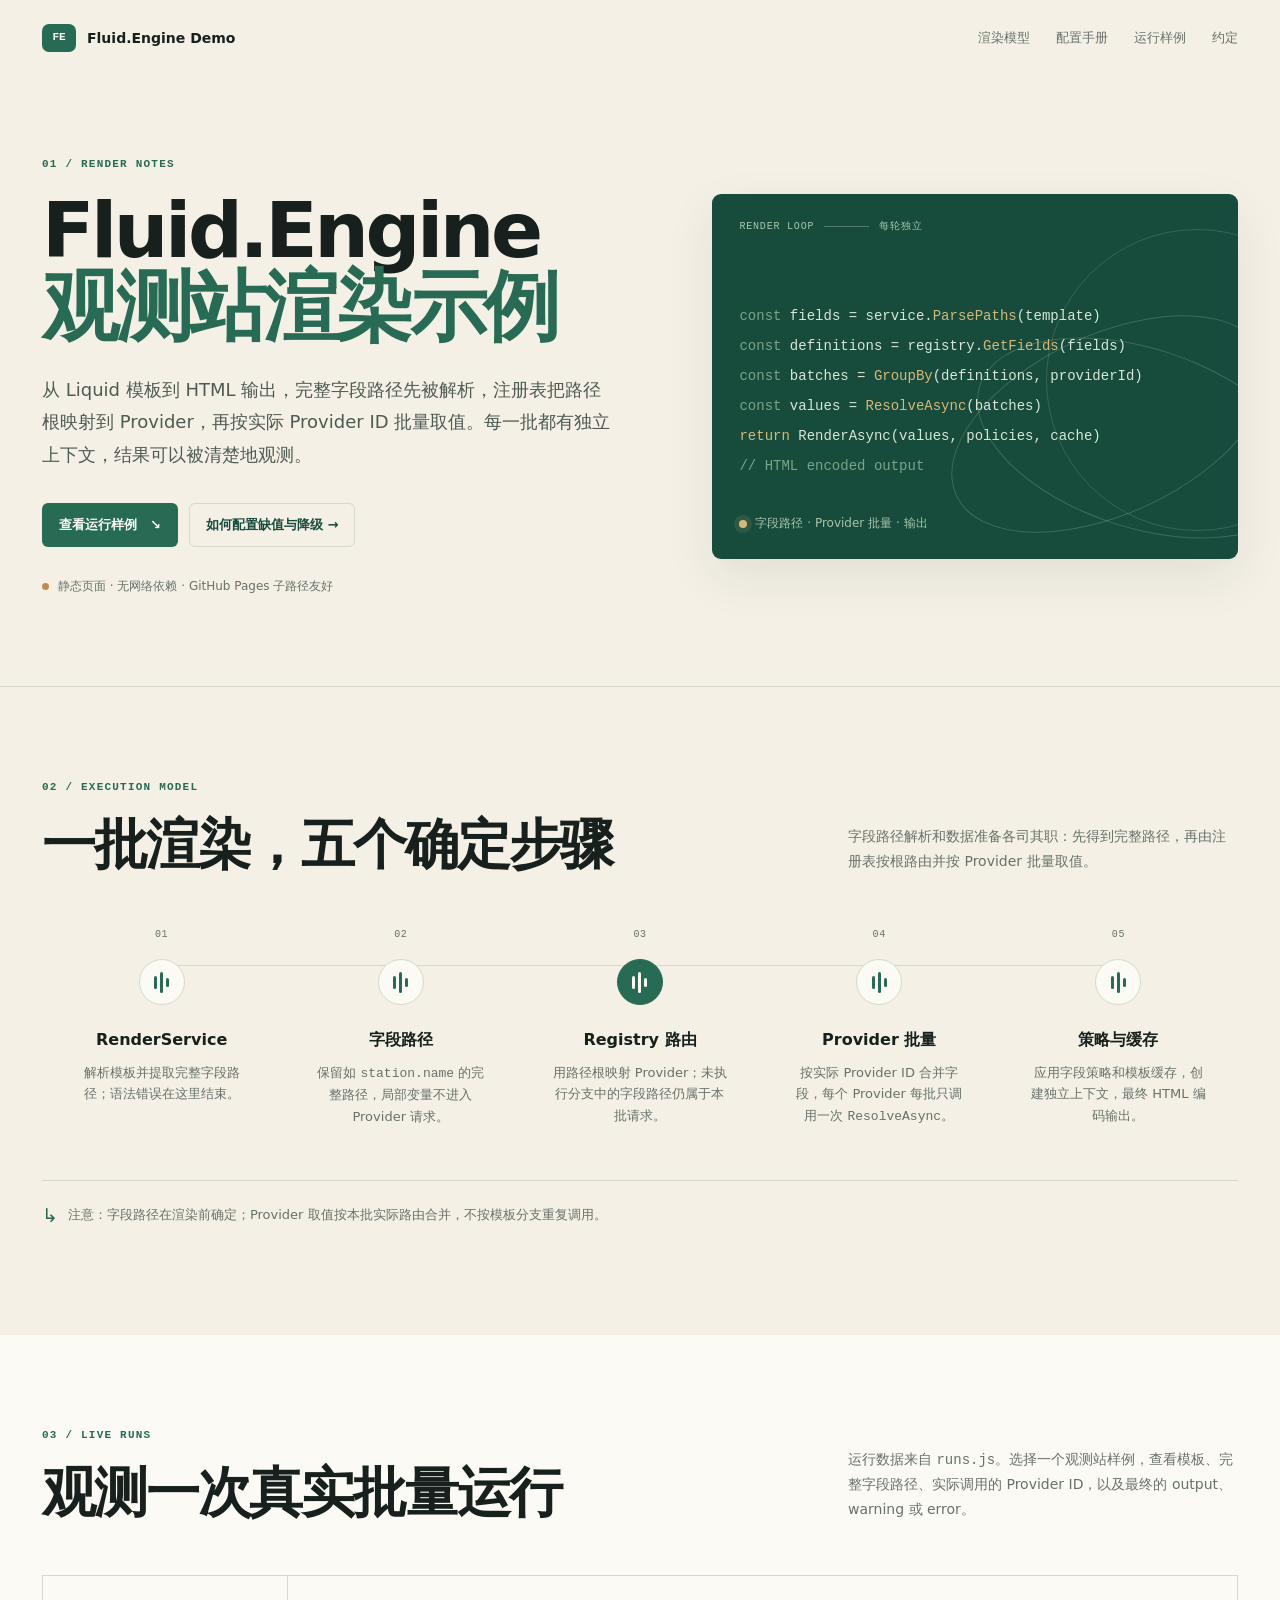
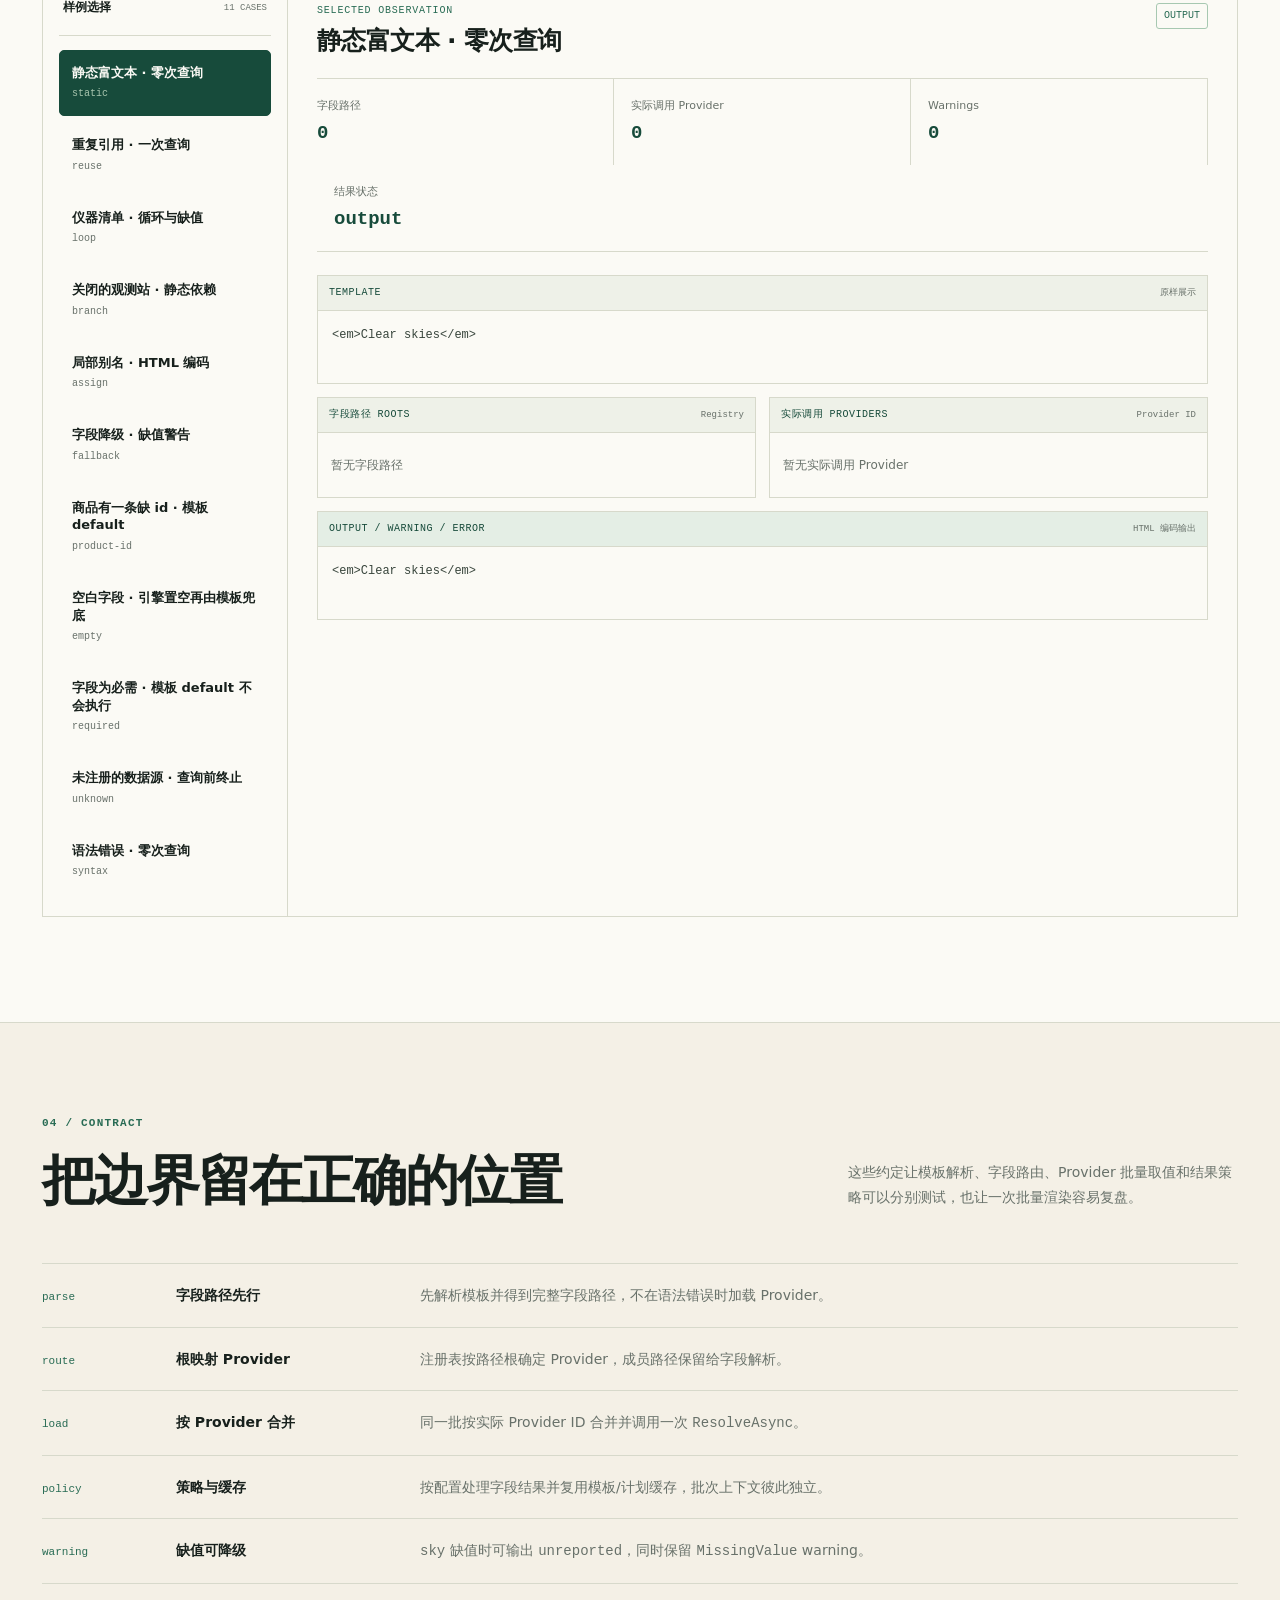
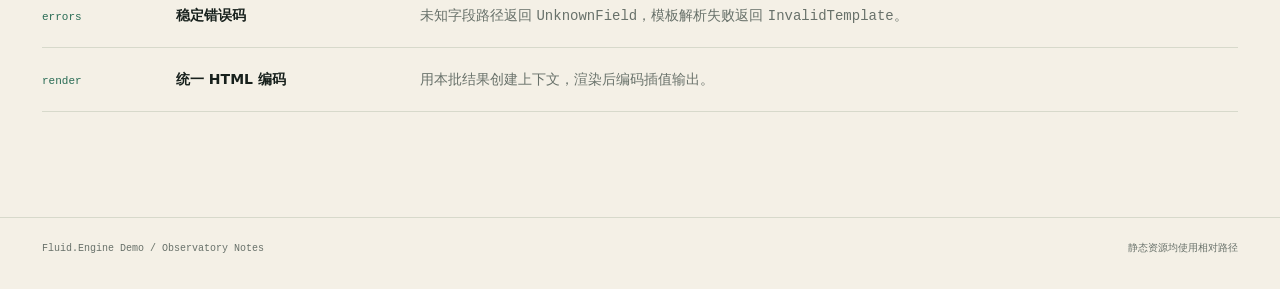
==== docs/index.html @ ac07e525 "Publish standalone Fluid rendering engine and executable examples" ====
<!doctype html>
<html lang="zh-CN">
<head>
  <meta charset="utf-8">
  <meta name="viewport" content="width=device-width, initial-scale=1">
  <meta name="description" content="Fluid.Engine 字段路径、Provider 路由与批量渲染示例">
  <title>Fluid.Engine Demo | 观测站渲染示例</title>
  <link rel="stylesheet" href="./site.css">
</head>
<body>
  <div class="site-shell">
    <header class="topbar">
      <a class="brand" href="#top" aria-label="Fluid.Engine Demo 首页">
        <span class="brand-mark" aria-hidden="true">FE</span>
        <span>Fluid.Engine Demo</span>
      </a>
      <nav class="topnav" aria-label="页面导航">
        <a href="#model">渲染模型</a>
        <a href="./options.html">配置手册</a>
        <a href="#runs">运行样例</a>
        <a href="#contract">约定</a>
      </nav>
    </header>

    <main id="top">
      <section class="hero" aria-labelledby="hero-title">
        <div class="hero-copy">
          <p class="section-index">01 / RENDER NOTES</p>
          <h1 id="hero-title">Fluid.Engine<br><em>观测站渲染示例</em></h1>
          <p class="hero-lede">从 Liquid 模板到 HTML 输出，完整字段路径先被解析，注册表把路径根映射到 Provider，再按实际 Provider ID 批量取值。每一批都有独立上下文，结果可以被清楚地观测。</p>
          <div class="hero-actions">
            <a class="button button-primary" href="#runs">查看运行样例 <span aria-hidden="true">↘</span></a>
            <a class="button button-quiet" href="./options.html">如何配置缺值与降级 →</a>
          </div>
          <p class="hero-meta"><span class="live-mark" aria-hidden="true"></span>静态页面 · 无网络依赖 · GitHub Pages 子路径友好</p>
        </div>
        <div class="hero-panel" aria-label="渲染回路摘要">
          <div class="hero-panel-top">
            <span>RENDER LOOP</span>
            <span class="panel-rule"></span>
            <span>每轮独立</span>
          </div>
          <div class="hero-code" aria-hidden="true">
            <span class="code-muted">const</span> fields = service.<span class="code-green">ParsePaths</span>(template)<br>
            <span class="code-muted">const</span> definitions = registry.<span class="code-green">GetFields</span>(fields)<br>
            <span class="code-muted">const</span> batches = <span class="code-green">GroupBy</span>(definitions, providerId)<br>
            <span class="code-muted">const</span> values = <span class="code-green">ResolveAsync</span>(batches)<br>
            <span class="code-green">return</span> RenderAsync(values, policies, cache)<br>
            <span class="code-muted">// HTML encoded output</span>
          </div>
          <div class="orbit-line orbit-line-one"></div>
          <div class="orbit-line orbit-line-two"></div>
          <div class="hero-signal"><span class="signal-dot"></span><span>字段路径 · Provider 批量 · 输出</span></div>
        </div>
      </section>

      <section class="section flow-section" id="model" aria-labelledby="model-title">
        <div class="section-heading split-heading">
          <div>
            <p class="section-index">02 / EXECUTION MODEL</p>
            <h2 id="model-title">一批渲染，五个确定步骤</h2>
          </div>
          <p>字段路径解析和数据准备各司其职：先得到完整路径，再由注册表按根路由并按 Provider 批量取值。</p>
        </div>
        <ol class="flow-diagram">
          <li class="flow-step">
            <span class="step-number">01</span>
            <div class="step-glyph glyph-parse" aria-hidden="true"><span></span><span></span><span></span></div>
            <h3>RenderService</h3>
            <p>解析模板并提取完整字段路径；语法错误在这里结束。</p>
          </li>
          <li class="flow-step">
            <span class="step-number">02</span>
            <div class="step-glyph glyph-ast" aria-hidden="true"><span></span><span></span><span></span></div>
            <h3>字段路径</h3>
            <p>保留如 <code>station.name</code> 的完整路径，局部变量不进入 Provider 请求。</p>
          </li>
          <li class="flow-step flow-step-emphasis">
            <span class="step-number">03</span>
            <div class="step-glyph glyph-registry" aria-hidden="true"><span></span><span></span><span></span></div>
            <h3>Registry 路由</h3>
            <p>用路径根映射 Provider；未执行分支中的字段路径仍属于本批请求。</p>
          </li>
          <li class="flow-step">
            <span class="step-number">04</span>
            <div class="step-glyph glyph-context" aria-hidden="true"><span></span><span></span><span></span></div>
            <h3>Provider 批量</h3>
            <p>按实际 Provider ID 合并字段，每个 Provider 每批只调用一次 <code>ResolveAsync</code>。</p>
          </li>
          <li class="flow-step">
            <span class="step-number">05</span>
            <div class="step-glyph glyph-output" aria-hidden="true"><span></span><span></span><span></span></div>
            <h3>策略与缓存</h3>
            <p>应用字段策略和模板缓存，创建独立上下文，最终 HTML 编码输出。</p>
          </li>
        </ol>
        <div class="flow-note"><span class="note-mark" aria-hidden="true">↳</span><span>注意：字段路径在渲染前确定；Provider 取值按本批实际路由合并，不按模板分支重复调用。</span></div>
      </section>

      <section class="section runs-section" id="runs" aria-labelledby="runs-title">
        <div class="section-heading split-heading">
          <div>
            <p class="section-index">03 / LIVE RUNS</p>
            <h2 id="runs-title">观测一次真实批量运行</h2>
          </div>
          <p>运行数据来自 <code>runs.js</code>。选择一个观测站样例，查看模板、完整字段路径、实际调用的 Provider ID，以及最终的 output、warning 或 error。</p>
        </div>

        <div class="run-workbench">
          <aside class="run-sidebar" aria-label="运行样例选择">
            <div class="sidebar-heading">
              <span>样例选择</span>
              <span id="run-count" class="count-label">0 CASES</span>
            </div>
            <div id="run-list" class="run-list"></div>
            <p id="run-empty" class="empty-state" hidden>等待 `runs.js` 提供运行数据。</p>
          </aside>

          <article class="run-detail" aria-live="polite">
            <header class="detail-header">
              <div>
                <p class="detail-kicker">SELECTED OBSERVATION</p>
                <h3 id="run-title">尚未选择样例</h3>
              </div>
              <span id="run-state" class="run-state">NO DATA</span>
            </header>

            <div class="run-stats" aria-label="运行摘要">
              <div class="run-stat"><span>字段路径</span><strong id="root-count">0</strong></div>
              <div class="run-stat"><span>实际调用 Provider</span><strong id="provider-count">0</strong></div>
              <div class="run-stat"><span>Warnings</span><strong id="warning-count">0</strong></div>
              <div class="run-stat"><span>结果状态</span><strong id="result-kind">—</strong></div>
            </div>

            <section class="template-view" aria-labelledby="template-label">
              <div class="pane-heading"><span id="template-label">template</span><span>原样展示</span></div>
              <pre id="run-template" class="template-code">等待选择运行样例</pre>
            </section>

            <div class="detail-grid">
              <section class="data-column" aria-labelledby="roots-label">
                <div class="pane-heading"><span id="roots-label">字段路径 roots</span><span>Registry</span></div>
                <ul id="root-list" class="token-list"></ul>
              </section>
              <section class="data-column" aria-labelledby="providers-label">
                <div class="pane-heading"><span id="providers-label">实际调用 providers</span><span>Provider ID</span></div>
                <ul id="provider-list" class="token-list"></ul>
              </section>
            </div>

            <section id="run-result" class="result-view" data-state="empty" aria-labelledby="result-label">
              <div class="pane-heading"><span id="result-label">output / warning / error</span><span id="result-hint">等待数据</span></div>
              <p id="run-warning" class="result-warning" hidden></p>
              <pre id="run-output" class="result-code"></pre>
              <p id="run-error" class="result-error" hidden></p>
            </section>
          </article>
        </div>
      </section>

      <section class="section contract-section" id="contract" aria-labelledby="contract-title">
        <div class="section-heading split-heading">
          <div>
            <p class="section-index">04 / CONTRACT</p>
            <h2 id="contract-title">把边界留在正确的位置</h2>
          </div>
          <p>这些约定让模板解析、字段路由、Provider 批量取值和结果策略可以分别测试，也让一次批量渲染容易复盘。</p>
        </div>
        <div class="contract-list">
          <div class="contract-row"><span class="contract-key">parse</span><strong>字段路径先行</strong><span>先解析模板并得到完整字段路径，不在语法错误时加载 Provider。</span></div>
          <div class="contract-row"><span class="contract-key">route</span><strong>根映射 Provider</strong><span>注册表按路径根确定 Provider，成员路径保留给字段解析。</span></div>
          <div class="contract-row"><span class="contract-key">load</span><strong>按 Provider 合并</strong><span>同一批按实际 Provider ID 合并并调用一次 <code>ResolveAsync</code>。</span></div>
          <div class="contract-row"><span class="contract-key">policy</span><strong>策略与缓存</strong><span>按配置处理字段结果并复用模板/计划缓存，批次上下文彼此独立。</span></div>
          <div class="contract-row"><span class="contract-key">warning</span><strong>缺值可降级</strong><span><code>sky</code> 缺值时可输出 <code>unreported</code>，同时保留 <code>MissingValue</code> warning。</span></div>
          <div class="contract-row"><span class="contract-key">errors</span><strong>稳定错误码</strong><span>未知字段路径返回 <code>UnknownField</code>，模板解析失败返回 <code>InvalidTemplate</code>。</span></div>
          <div class="contract-row"><span class="contract-key">render</span><strong>统一 HTML 编码</strong><span>用本批结果创建上下文，渲染后编码插值输出。</span></div>
        </div>
      </section>
    </main>

    <footer class="footer">
      <span>Fluid.Engine Demo / Observatory Notes</span>
      <span>静态资源均使用相对路径</span>
    </footer>
  </div>

  <script src="./runs.js"></script>
  <script src="./site.js"></script>
</body>
</html>
---- docs/site.css ----
:root {
  --cream: #f4f0e6;
  --paper: #fbfaf5;
  --ink: #17201c;
  --muted: #68716a;
  --line: #d7d9cb;
  --green: #286b54;
  --green-dark: #174b3b;
  --green-pale: #dce9dc;
  --gold: #bf8b48;
  --error: #9b4d3f;
  --shadow: 0 18px 50px rgba(23, 32, 28, 0.08);
  --mono: "SFMono-Regular", Consolas, "Liberation Mono", monospace;
  --sans: ui-sans-serif, system-ui, -apple-system, BlinkMacSystemFont, "Segoe UI", sans-serif;
}

* {
  box-sizing: border-box;
}

html {
  scroll-behavior: smooth;
}

body {
  margin: 0;
  background: var(--cream);
  color: var(--ink);
  font-family: var(--sans);
  font-size: 16px;
  line-height: 1.6;
  text-rendering: optimizeLegibility;
}

a {
  color: inherit;
}

button,
a {
  -webkit-tap-highlight-color: transparent;
}

button {
  font: inherit;
}

code,
pre,
.section-index,
.detail-kicker,
.count-label,
.contract-key,
.pane-heading,
.hero-panel-top,
.hero-code {
  font-family: var(--mono);
}

.site-shell {
  min-height: 100vh;
  overflow: hidden;
}

.topbar {
  align-items: center;
  display: flex;
  justify-content: space-between;
  margin: 0 auto;
  max-width: 1320px;
  padding: 24px 42px;
}

.brand {
  align-items: center;
  display: inline-flex;
  font-size: 14px;
  font-weight: 750;
  gap: 11px;
  letter-spacing: 0;
  text-decoration: none;
}

.brand-mark {
  align-items: center;
  background: var(--green);
  border-radius: 7px;
  color: var(--paper);
  display: inline-flex;
  font-family: var(--mono);
  font-size: 11px;
  height: 28px;
  justify-content: center;
  letter-spacing: 0;
  width: 34px;
}

.topnav {
  display: flex;
  gap: 26px;
}

.topnav a {
  color: var(--muted);
  font-size: 13px;
  text-decoration: none;
}

.topnav a:hover,
.topnav a:focus-visible {
  color: var(--green-dark);
}

.hero,
.section {
  margin: 0 auto;
  max-width: 1320px;
  padding-left: 42px;
  padding-right: 42px;
}

.hero {
  align-items: stretch;
  display: grid;
  gap: clamp(42px, 7vw, 112px);
  grid-template-columns: minmax(0, 1.05fr) minmax(360px, 0.95fr);
  min-height: 610px;
  padding-bottom: 86px;
  padding-top: 76px;
}

.hero-copy {
  align-self: center;
  max-width: 610px;
}

.section-index {
  color: var(--green);
  font-size: 11px;
  font-weight: 700;
  letter-spacing: 0.11em;
  margin: 0 0 20px;
}

h1,
h2,
h3,
p {
  margin-top: 0;
}

h1,
h2,
h3 {
  letter-spacing: 0;
}

h1 {
  font-size: clamp(44px, 6vw, 78px);
  font-weight: 760;
  letter-spacing: -0.045em;
  line-height: 0.98;
  margin-bottom: 30px;
}

h1 em {
  color: var(--green);
  font-style: normal;
}

.hero-lede {
  color: #4e5a52;
  font-size: 18px;
  line-height: 1.8;
  margin-bottom: 32px;
  max-width: 570px;
}

.hero-actions {
  align-items: center;
  display: flex;
  flex-wrap: wrap;
  gap: 11px;
}

.button {
  align-items: center;
  border: 1px solid transparent;
  border-radius: 6px;
  display: inline-flex;
  font-size: 13px;
  font-weight: 700;
  gap: 13px;
  justify-content: center;
  min-height: 44px;
  padding: 10px 16px;
  text-decoration: none;
  transition: background-color 160ms ease, color 160ms ease, transform 160ms ease;
}

.button:hover {
  transform: translateY(-2px);
}

.button-primary {
  background: var(--green);
  color: var(--paper);
}

.button-primary:hover,
.button-primary:focus-visible {
  background: var(--green-dark);
}

.button-quiet {
  border-color: var(--line);
  color: var(--green-dark);
}

.button-quiet:hover,
.button-quiet:focus-visible {
  background: var(--paper);
  border-color: var(--green);
}

.hero-meta {
  align-items: center;
  color: var(--muted);
  display: flex;
  font-size: 12px;
  gap: 9px;
  margin: 30px 0 0;
}

.live-mark {
  background: var(--gold);
  border-radius: 50%;
  display: inline-block;
  height: 7px;
  width: 7px;
}

.hero-panel {
  align-self: center;
  background: var(--green-dark);
  border-radius: 9px;
  box-shadow: var(--shadow);
  color: var(--green-pale);
  min-height: 365px;
  overflow: hidden;
  padding: 25px 27px 24px;
  position: relative;
}

.hero-panel::after {
  border: 1px solid rgba(220, 233, 220, 0.16);
  border-radius: 50%;
  content: "";
  height: 300px;
  position: absolute;
  right: -110px;
  top: 35px;
  width: 300px;
}

.hero-panel-top {
  align-items: center;
  color: #a8c5ae;
  display: flex;
  font-size: 10px;
  gap: 10px;
  letter-spacing: 0.08em;
  position: relative;
  z-index: 1;
}

.panel-rule {
  background: rgba(220, 233, 220, 0.3);
  height: 1px;
  width: 45px;
}

.hero-code {
  color: #d8e7d9;
  font-size: 14px;
  line-height: 2.15;
  margin-top: 66px;
  position: relative;
  z-index: 1;
}

.code-muted {
  color: #7da38c;
}

.code-green {
  color: #d7b879;
}

.orbit-line {
  border: 1px solid rgba(220, 233, 220, 0.2);
  border-radius: 50%;
  height: 180px;
  position: absolute;
  right: -42px;
  transform: rotate(-25deg);
  width: 340px;
}

.orbit-line-one {
  bottom: 45px;
}

.orbit-line-two {
  bottom: 31px;
  right: -73px;
  transform: rotate(18deg);
}

.hero-signal {
  align-items: center;
  bottom: 25px;
  color: #a8c5ae;
  display: flex;
  font-size: 12px;
  gap: 8px;
  position: absolute;
  z-index: 1;
}

.signal-dot {
  background: #d7b879;
  border-radius: 50%;
  box-shadow: 0 0 0 5px rgba(215, 184, 121, 0.12);
  height: 8px;
  width: 8px;
}

.section {
  padding-bottom: 105px;
  padding-top: 92px;
}

.flow-section,
.contract-section {
  border-top: 1px solid var(--line);
}

.section-heading {
  margin-bottom: 54px;
}

.split-heading {
  align-items: end;
  display: flex;
  gap: 40px;
  justify-content: space-between;
}

.split-heading > div {
  flex: 1 1 auto;
}

.split-heading > p {
  color: var(--muted);
  font-size: 14px;
  line-height: 1.75;
  margin: 0;
  max-width: 390px;
}

h2 {
  font-size: clamp(32px, 4.2vw, 54px);
  font-weight: 740;
  letter-spacing: -0.04em;
  line-height: 1.05;
  margin-bottom: 0;
}

.flow-diagram {
  display: grid;
  gap: 0;
  grid-template-columns: repeat(5, minmax(0, 1fr));
  list-style: none;
  margin: 0;
  padding: 0;
  position: relative;
}

.flow-diagram::before {
  background: var(--line);
  content: "";
  height: 1px;
  left: 9%;
  position: absolute;
  right: 9%;
  top: 38px;
}

.flow-step {
  min-width: 0;
  padding: 0 17px;
  position: relative;
  text-align: center;
}

.step-number {
  color: var(--muted);
  display: block;
  font-family: var(--mono);
  font-size: 10px;
  letter-spacing: 0.06em;
  margin-bottom: 16px;
}

.step-glyph {
  align-items: center;
  background: var(--paper);
  border: 1px solid var(--line);
  border-radius: 50%;
  display: flex;
  gap: 3px;
  height: 46px;
  justify-content: center;
  margin: 0 auto 22px;
  position: relative;
  width: 46px;
  z-index: 1;
}

.step-glyph span {
  background: var(--green);
  border-radius: 2px;
  display: block;
  height: 13px;
  width: 3px;
}

.step-glyph span:nth-child(2) {
  height: 21px;
}

.step-glyph span:nth-child(3) {
  height: 9px;
}

.flow-step-emphasis .step-glyph {
  background: var(--green);
  border-color: var(--green);
}

.flow-step-emphasis .step-glyph span {
  background: var(--paper);
}

.flow-step h3 {
  font-size: 16px;
  margin-bottom: 9px;
}

.flow-step p {
  color: var(--muted);
  font-size: 13px;
  line-height: 1.65;
  margin: 0 auto;
  max-width: 175px;
}

.flow-note {
  align-items: center;
  border-top: 1px solid var(--line);
  color: var(--muted);
  display: flex;
  font-size: 13px;
  gap: 10px;
  margin-top: 53px;
  padding-top: 19px;
}

.note-mark {
  color: var(--green);
  font-size: 19px;
}

.runs-section {
  background: var(--paper);
  max-width: none;
  padding-left: max(42px, calc((100vw - 1236px) / 2));
  padding-right: max(42px, calc((100vw - 1236px) / 2));
}

.runs-section .section-heading,
.run-workbench {
  margin-left: auto;
  margin-right: auto;
  max-width: 1236px;
}

.run-workbench {
  border: 1px solid var(--line);
  display: grid;
  grid-template-columns: 245px minmax(0, 1fr);
  min-height: 610px;
}

.run-sidebar {
  border-right: 1px solid var(--line);
  padding: 22px 16px;
}

.sidebar-heading,
.detail-header,
.pane-heading {
  align-items: center;
  display: flex;
  justify-content: space-between;
}

.sidebar-heading {
  border-bottom: 1px solid var(--line);
  font-size: 12px;
  font-weight: 750;
  padding: 0 4px 17px;
}

.count-label {
  color: var(--muted);
  font-size: 9px;
  font-weight: 400;
}

.run-list {
  display: grid;
  gap: 6px;
  margin-top: 14px;
}

.run-option {
  background: transparent;
  border: 1px solid transparent;
  border-radius: 5px;
  color: var(--ink);
  cursor: pointer;
  display: block;
  padding: 13px 12px;
  text-align: left;
  transition: background-color 150ms ease, border-color 150ms ease;
  width: 100%;
}

.run-option:hover,
.run-option:focus-visible {
  background: var(--cream);
  border-color: var(--line);
}

.run-option.is-selected {
  background: var(--green-dark);
  border-color: var(--green-dark);
  color: var(--paper);
}

.run-option-title {
  display: block;
  font-size: 13px;
  font-weight: 720;
  line-height: 1.35;
}

.run-option-id {
  color: var(--muted);
  display: block;
  font-family: var(--mono);
  font-size: 10px;
  margin-top: 5px;
}

.run-option.is-selected .run-option-id {
  color: #a8c5ae;
}

.empty-state {
  color: var(--muted);
  font-size: 12px;
  line-height: 1.6;
  margin: 20px 4px;
}

.run-detail {
  min-width: 0;
  padding: 27px 29px 30px;
}

.detail-header {
  align-items: flex-start;
  border-bottom: 1px solid var(--line);
  padding-bottom: 22px;
}

.detail-kicker {
  color: var(--green);
  font-size: 10px;
  letter-spacing: 0.08em;
  margin: 0 0 7px;
}

.detail-header h3 {
  font-size: 25px;
  letter-spacing: -0.025em;
  line-height: 1.2;
  margin: 0;
}

.run-state {
  border: 1px solid var(--line);
  border-radius: 3px;
  color: var(--muted);
  font-family: var(--mono);
  font-size: 10px;
  padding: 4px 7px;
}

.run-state.is-output {
  border-color: #a7c8b1;
  color: var(--green);
}

.run-state.is-error {
  border-color: #ddb4a8;
  color: var(--error);
}

.run-stats {
  border-bottom: 1px solid var(--line);
  display: grid;
  grid-template-columns: repeat(3, 1fr);
}

.run-stat {
  border-right: 1px solid var(--line);
  padding: 18px 14px 17px 0;
}

.run-stat + .run-stat {
  padding-left: 17px;
}

.run-stat:last-child {
  border-right: 0;
}

.run-stat span {
  color: var(--muted);
  display: block;
  font-size: 11px;
  margin-bottom: 3px;
}

.run-stat strong {
  color: var(--green-dark);
  font-family: var(--mono);
  font-size: 19px;
  font-weight: 600;
}

.template-view,
.data-column,
.result-view {
  border: 1px solid var(--line);
}

.template-view {
  margin-top: 23px;
}

.pane-heading {
  background: #eef1e8;
  border-bottom: 1px solid var(--line);
  color: var(--green-dark);
  font-size: 10px;
  letter-spacing: 0.05em;
  min-height: 35px;
  padding: 8px 11px;
  text-transform: uppercase;
}

.pane-heading span:last-child {
  color: var(--muted);
  font-size: 9px;
  letter-spacing: 0;
  text-transform: none;
}

pre {
  margin: 0;
  white-space: pre-wrap;
  word-break: break-word;
}

.template-code,
.result-code {
  color: #38453c;
  font-family: var(--mono);
  font-size: 12px;
  line-height: 1.7;
  min-height: 72px;
  padding: 14px;
}

.detail-grid {
  display: grid;
  gap: 13px;
  grid-template-columns: repeat(2, minmax(0, 1fr));
  margin-top: 13px;
}

.token-list {
  display: flex;
  flex-wrap: wrap;
  gap: 7px;
  list-style: none;
  margin: 0;
  min-height: 64px;
  padding: 13px;
}

.token-list li {
  align-items: center;
  background: var(--green-pale);
  border-radius: 3px;
  color: var(--green-dark);
  display: inline-flex;
  font-family: var(--mono);
  font-size: 11px;
  min-height: 25px;
  padding: 3px 7px;
}

.token-list li.is-unvisited {
  background: #efe8d8;
  color: #76582f;
}

.token-list .list-empty {
  background: transparent;
  color: var(--muted);
  font-family: var(--sans);
  font-size: 12px;
  padding-left: 0;
}

.result-view {
  margin-top: 13px;
}

.result-view[data-state="output"] .pane-heading {
  background: #e4eee5;
}

.result-view[data-state="error"] .pane-heading {
  background: #f2e4de;
}

.result-error {
  color: var(--error);
  font-family: var(--mono);
  font-size: 12px;
  line-height: 1.7;
  margin: 0;
  padding: 14px;
  white-space: pre-wrap;
  word-break: break-word;
}

.contract-list {
  border-top: 1px solid var(--line);
}

.contract-row {
  align-items: baseline;
  border-bottom: 1px solid var(--line);
  display: grid;
  gap: 24px;
  grid-template-columns: 110px 220px minmax(0, 1fr);
  padding: 20px 0;
}

.contract-key {
  color: var(--green);
  font-size: 11px;
}

.contract-row strong {
  font-size: 14px;
}

.contract-row > span:last-child {
  color: var(--muted);
  font-size: 14px;
}

.footer {
  align-items: center;
  border-top: 1px solid var(--line);
  color: var(--muted);
  display: flex;
  font-family: var(--mono);
  font-size: 10px;
  justify-content: space-between;
  margin: 0 auto;
  max-width: 1320px;
  padding: 23px 42px 32px;
}

@media (max-width: 980px) {
  .hero {
    gap: 42px;
    grid-template-columns: 1fr;
    min-height: auto;
    padding-bottom: 70px;
  }

  .hero-copy {
    max-width: 700px;
  }

  .hero-panel {
    max-width: 660px;
    width: 100%;
  }

  .flow-diagram {
    grid-template-columns: repeat(3, 1fr);
    row-gap: 48px;
  }

  .flow-diagram::before {
    display: none;
  }

  .run-workbench {
    grid-template-columns: 210px minmax(0, 1fr);
  }
}

@media (max-width: 700px) {
  .topbar,
  .hero,
  .section,
  .footer {
    padding-left: 20px;
    padding-right: 20px;
  }

  .topbar {
    padding-bottom: 18px;
    padding-top: 18px;
  }

  .topnav {
    gap: 14px;
  }

  .topnav a {
    font-size: 11px;
  }

  .hero {
    padding-bottom: 58px;
    padding-top: 53px;
  }

  h1 {
    font-size: clamp(42px, 13vw, 62px);
  }

  .hero-lede {
    font-size: 16px;
  }

  .hero-panel {
    min-height: 330px;
    padding: 20px;
  }

  .hero-code {
    font-size: 11px;
    margin-top: 50px;
  }

  .section {
    padding-bottom: 70px;
    padding-top: 67px;
  }

  .split-heading {
    align-items: flex-start;
    flex-direction: column;
    gap: 19px;
  }

  .section-heading {
    margin-bottom: 37px;
  }

  .flow-diagram {
    grid-template-columns: repeat(2, 1fr);
    row-gap: 39px;
  }

  .flow-step {
    padding: 0 5px;
  }

  .flow-step p {
    max-width: 150px;
  }

  .flow-note {
    align-items: flex-start;
  }

  .runs-section {
    padding-left: 20px;
    padding-right: 20px;
  }

  .run-workbench {
    display: block;
  }

  .run-sidebar {
    border-bottom: 1px solid var(--line);
    border-right: 0;
    padding: 17px 14px;
  }

  .run-list {
    display: flex;
    overflow-x: auto;
    padding-bottom: 2px;
  }

  .run-option {
    flex: 0 0 185px;
  }

  .run-detail {
    padding: 22px 16px 21px;
  }

  .run-stats {
    grid-template-columns: repeat(3, minmax(0, 1fr));
  }

  .run-stat {
    padding-right: 7px;
  }

  .run-stat + .run-stat {
    padding-left: 9px;
  }

  .run-stat span {
    font-size: 10px;
    line-height: 1.35;
    min-height: 27px;
  }

  .run-stat strong {
    font-size: 16px;
  }

  .detail-grid {
    grid-template-columns: 1fr;
  }

  .contract-row {
    gap: 5px;
    grid-template-columns: 1fr;
    padding: 17px 0;
  }

  .footer {
    align-items: flex-start;
    flex-direction: column;
    gap: 8px;
    padding-bottom: 25px;
    padding-top: 20px;
  }
}

@media (prefers-reduced-motion: reduce) {
  html {
    scroll-behavior: auto;
  }

  .button {
    transition: none;
  }
}
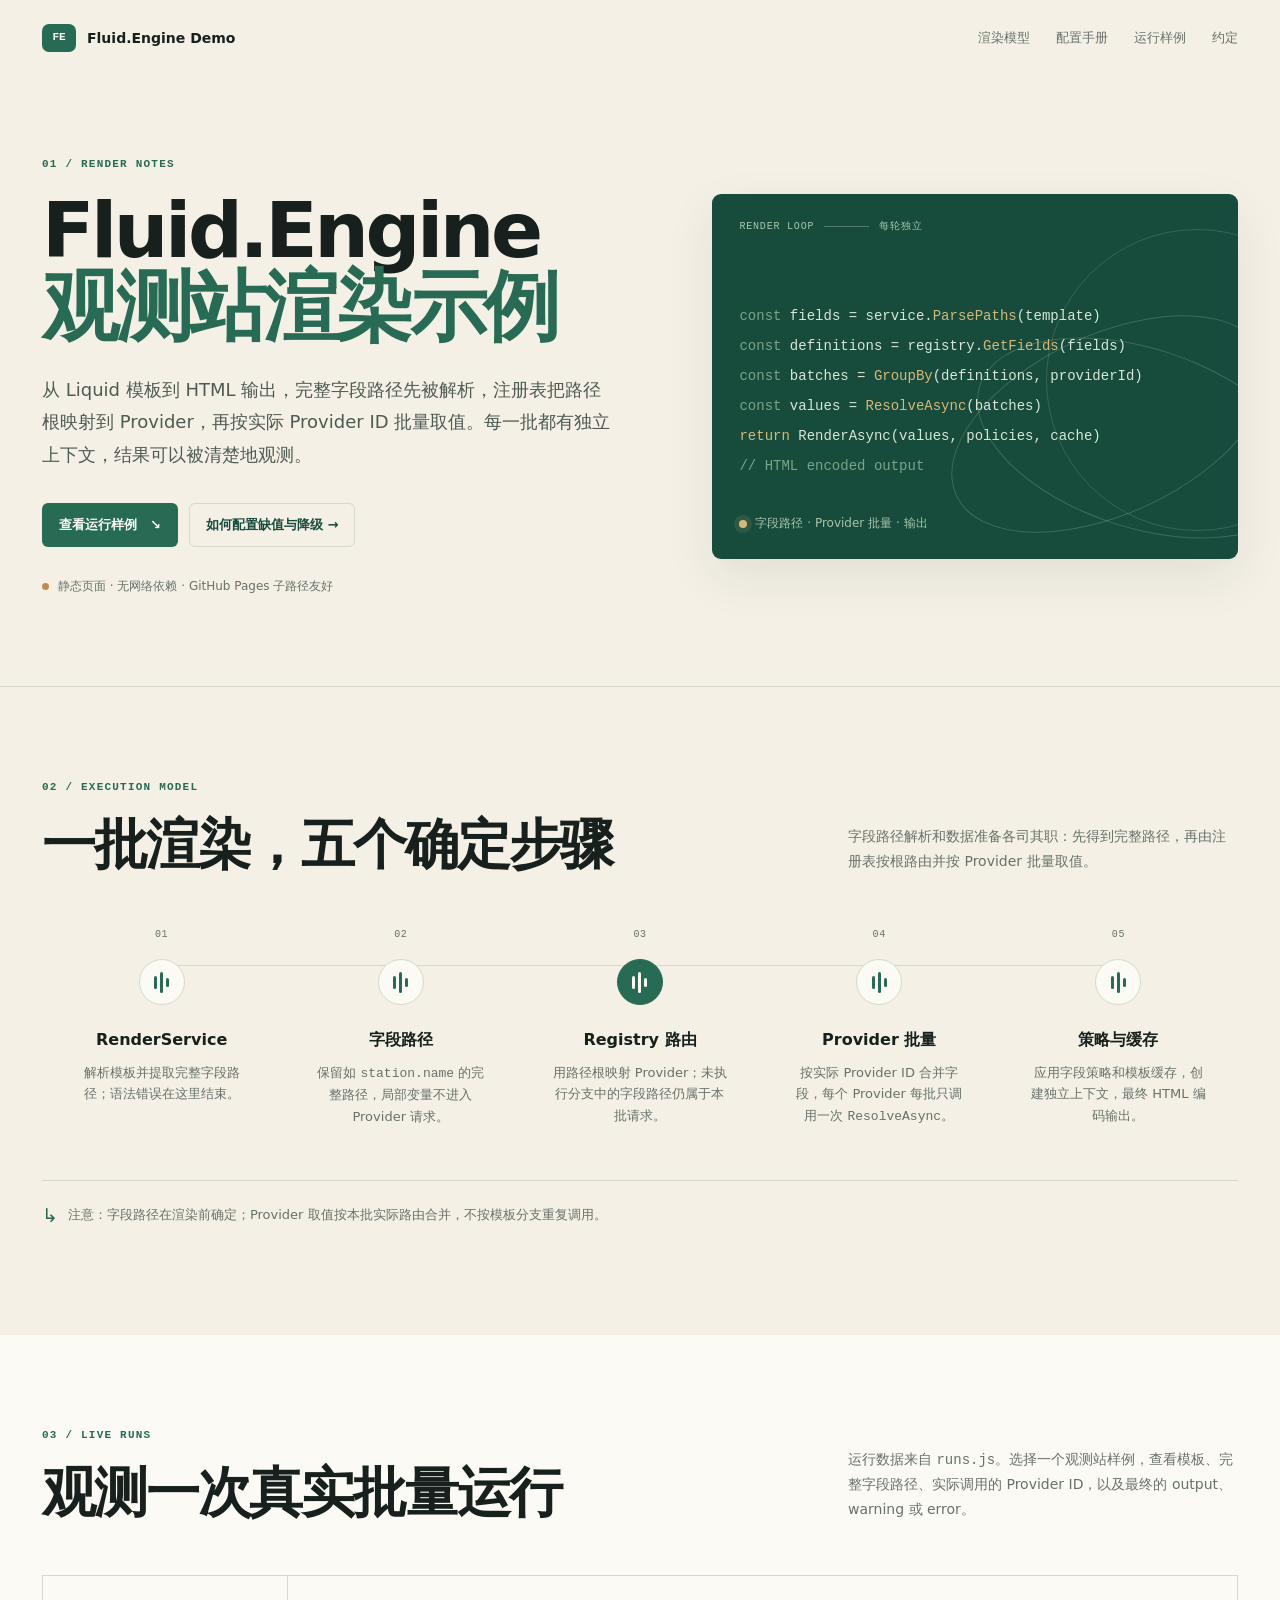
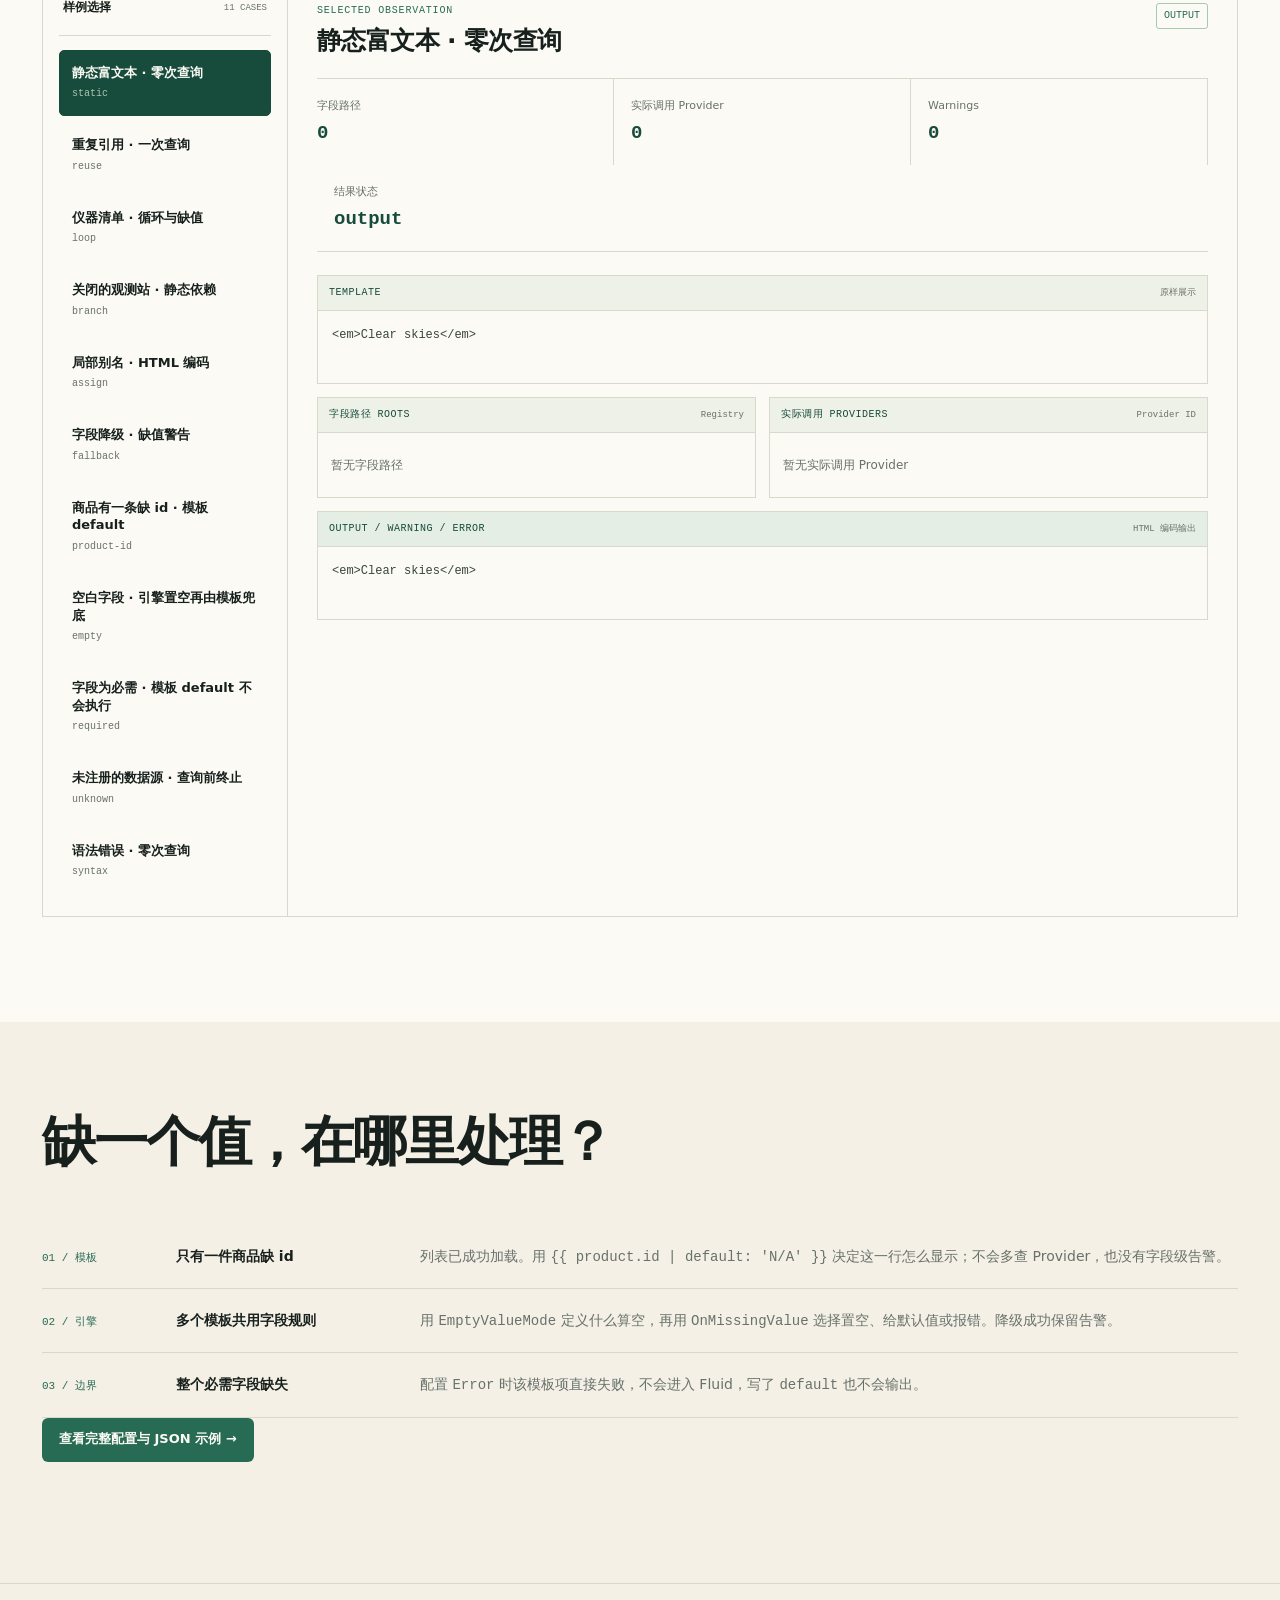
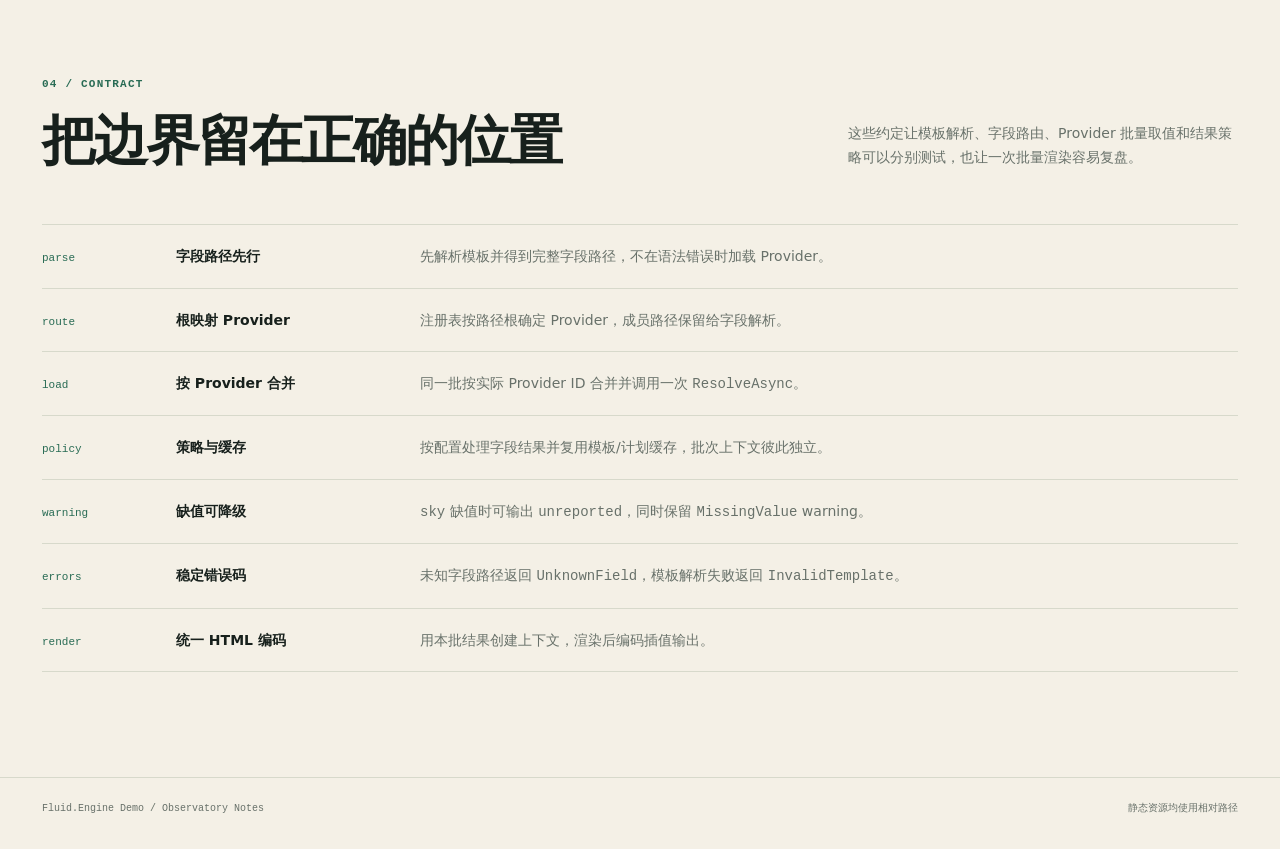
==== commit bac7e3ec: "Publish the engine configuration and fallback guide" ====
--- a/docs/index.html
+++ b/docs/index.html
@@ -158,6 +158,14 @@
         </div>
       </section>
 
+      <section class="section" id="fallbacks" aria-labelledby="fallbacks-title">
+        <div class="section-heading"><div><h2 id="fallbacks-title">缺一个值，在哪里处理？</h2></div></div>
+        <div class="contract-row"><span class="contract-key">01 / 模板</span><strong>只有一件商品缺 id</strong><span>列表已成功加载。用 <code>{{ product.id | default: 'N/A' }}</code> 决定这一行怎么显示；不会多查 Provider，也没有字段级告警。</span></div>
+        <div class="contract-row"><span class="contract-key">02 / 引擎</span><strong>多个模板共用字段规则</strong><span>用 <code>EmptyValueMode</code> 定义什么算空，再用 <code>OnMissingValue</code> 选择置空、给默认值或报错。降级成功保留告警。</span></div>
+        <div class="contract-row"><span class="contract-key">03 / 边界</span><strong>整个必需字段缺失</strong><span>配置 <code>Error</code> 时该模板项直接失败，不会进入 Fluid，写了 <code>default</code> 也不会输出。</span></div>
+        <p><a class="button button-primary" href="./options.html">查看完整配置与 JSON 示例 →</a></p>
+      </section>
+
       <section class="section contract-section" id="contract" aria-labelledby="contract-title">
         <div class="section-heading split-heading">
           <div>
